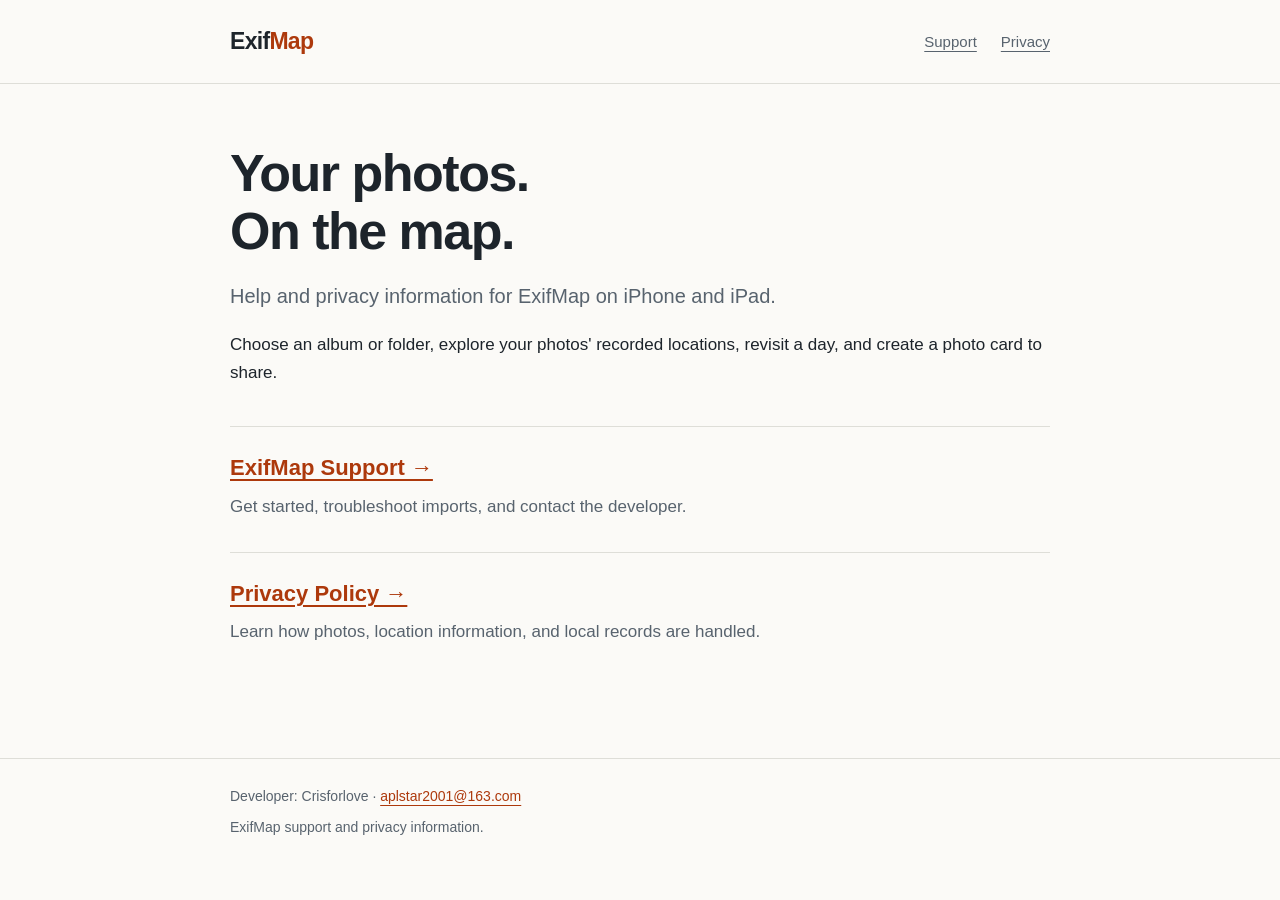
==== index.html @ 56ac5228 "添加 ExifMap 英文隐私政策和支持网页" ====
<!doctype html>
<html lang="en">
<head>
    <meta charset="utf-8">
    <meta name="viewport" content="width=device-width, initial-scale=1">
    <meta name="description" content="Official support and privacy information for ExifMap, a photo-location viewer for iPhone and iPad.">
    <title>ExifMap — Support &amp; Privacy</title>
    <link rel="stylesheet" href="styles.css">
    <link rel="icon" href="favicon.svg" type="image/svg+xml">
</head>
<body>
    <header><nav class="wrap" aria-label="Main navigation"><a class="brand" href="./">Exif<span>Map</span></a><div class="nav-links"><a href="support.html">Support</a><a href="privacy.html">Privacy</a></div></nav></header>
    <main class="wrap">
        <h1>Your photos.<br>On the map.</h1>
        <p class="intro">Help and privacy information for ExifMap on iPhone and iPad.</p>
        <p>Choose an album or folder, explore your photos' recorded locations, revisit a day, and create a photo card to share.</p>
        <ul class="home-links">
            <li><a href="support.html">ExifMap Support →</a><p>Get started, troubleshoot imports, and contact the developer.</p></li>
            <li><a href="privacy.html">Privacy Policy →</a><p>Learn how photos, location information, and local records are handled.</p></li>
        </ul>
    </main>
    <footer><div class="wrap"><p>Developer: Crisforlove · <a href="mailto:aplstar2001@163.com">aplstar2001@163.com</a></p><p>ExifMap support and privacy information.</p></div></footer>
</body>
</html>
---- styles.css ----
:root { color-scheme: light; --ink: #1d242b; --muted: #58636e; --accent: #ad390c; --paper: #fbfaf7; --line: #deded8; }
* { box-sizing: border-box; }
body { margin: 0; color: var(--ink); background: var(--paper); font-family: -apple-system, BlinkMacSystemFont, "Segoe UI", sans-serif; font-size: 17px; line-height: 1.7; }
a { color: var(--accent); text-underline-offset: 4px; overflow-wrap: anywhere; }
a:hover { text-decoration-thickness: 2px; }
a:focus-visible { outline: 3px solid var(--accent); outline-offset: 5px; border-radius: 2px; }
.wrap { width: min(100% - 48px, 820px); margin-inline: auto; }
header { border-bottom: 1px solid var(--line); }
nav { display: flex; align-items: center; justify-content: space-between; gap: 20px; padding-block: 22px; flex-wrap: wrap; }
.brand { color: var(--ink); font-size: 23px; font-weight: 750; letter-spacing: -.7px; text-decoration: none; }
.brand span { color: var(--accent); }
.nav-links { display: flex; gap: 24px; font-size: 15px; }
.nav-links a { color: var(--muted); }
.nav-links a[aria-current="page"] { color: var(--accent); }
main { padding-block: 60px 72px; min-height: 65vh; }
h1 { margin: 0 0 18px; font-size: clamp(34px, 6vw, 52px); line-height: 1.12; letter-spacing: -1.5px; }
h2 { margin: 38px 0 10px; font-size: 23px; line-height: 1.3; letter-spacing: -.4px; }
p { margin: 0 0 18px; }
.intro { color: var(--muted); font-size: 20px; max-width: 620px; }
.meta { color: var(--muted); font-size: 15px; margin-block: 24px 34px; padding-bottom: 26px; border-bottom: 1px solid var(--line); }
.meta p { margin: 2px 0; }
ul { padding-left: 24px; }
li { margin-block: 8px; }
.home-links { list-style: none; padding: 0; margin-top: 38px; }
.home-links li { padding-block: 22px; border-top: 1px solid var(--line); }
.home-links a { font-size: 22px; font-weight: 650; }
.home-links p { margin: 6px 0 0; color: var(--muted); }
footer { border-top: 1px solid var(--line); color: var(--muted); padding-block: 26px 40px; font-size: 14px; }
footer p { margin-bottom: 7px; }
@media (max-width: 480px) { .wrap { width: calc(100% - 36px); } main { padding-top: 40px; } nav { gap: 12px; } .nav-links { gap: 18px; } }
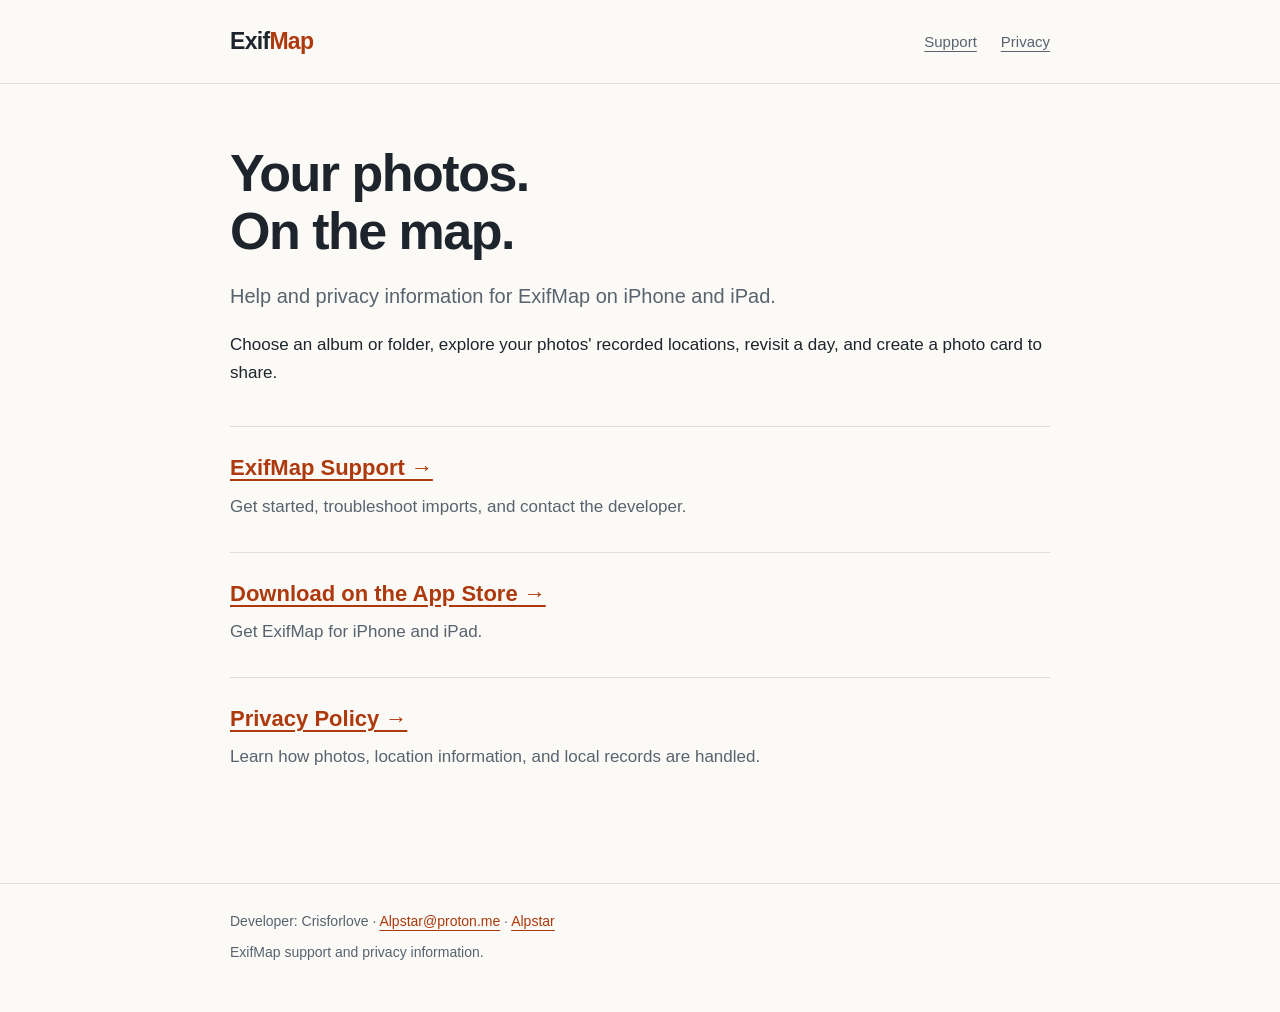
==== commit 7e759c0e: "支持页：联系邮箱改为 Alpstar@proton.me，加入页面描述、图标、App Store 和 Alpstar 链接 Co-Authored-By: Claude Opus 5.5 <norep" ====
--- a/index.html
+++ b/index.html
@@ -16,9 +16,10 @@
         <p>Choose an album or folder, explore your photos' recorded locations, revisit a day, and create a photo card to share.</p>
         <ul class="home-links">
             <li><a href="support.html">ExifMap Support →</a><p>Get started, troubleshoot imports, and contact the developer.</p></li>
-            <li><a href="privacy.html">Privacy Policy →</a><p>Learn how photos, location information, and local records are handled.</p></li>
+            <li><a href="https://apps.apple.com/app/id6824914892">Download on the App Store →</a><p>Get ExifMap for iPhone and iPad.</p></li>
+        <li><a href="privacy.html">Privacy Policy →</a><p>Learn how photos, location information, and local records are handled.</p></li>
         </ul>
     </main>
-    <footer><div class="wrap"><p>Developer: Crisforlove · <a href="mailto:aplstar2001@163.com">aplstar2001@163.com</a></p><p>ExifMap support and privacy information.</p></div></footer>
+    <footer><div class="wrap"><p>Developer: Crisforlove · <a href="mailto:Alpstar@proton.me">Alpstar@proton.me</a> · <a href="https://alpstar.dev">Alpstar</a></p><p>ExifMap support and privacy information.</p></div></footer>
 </body>
 </html>
